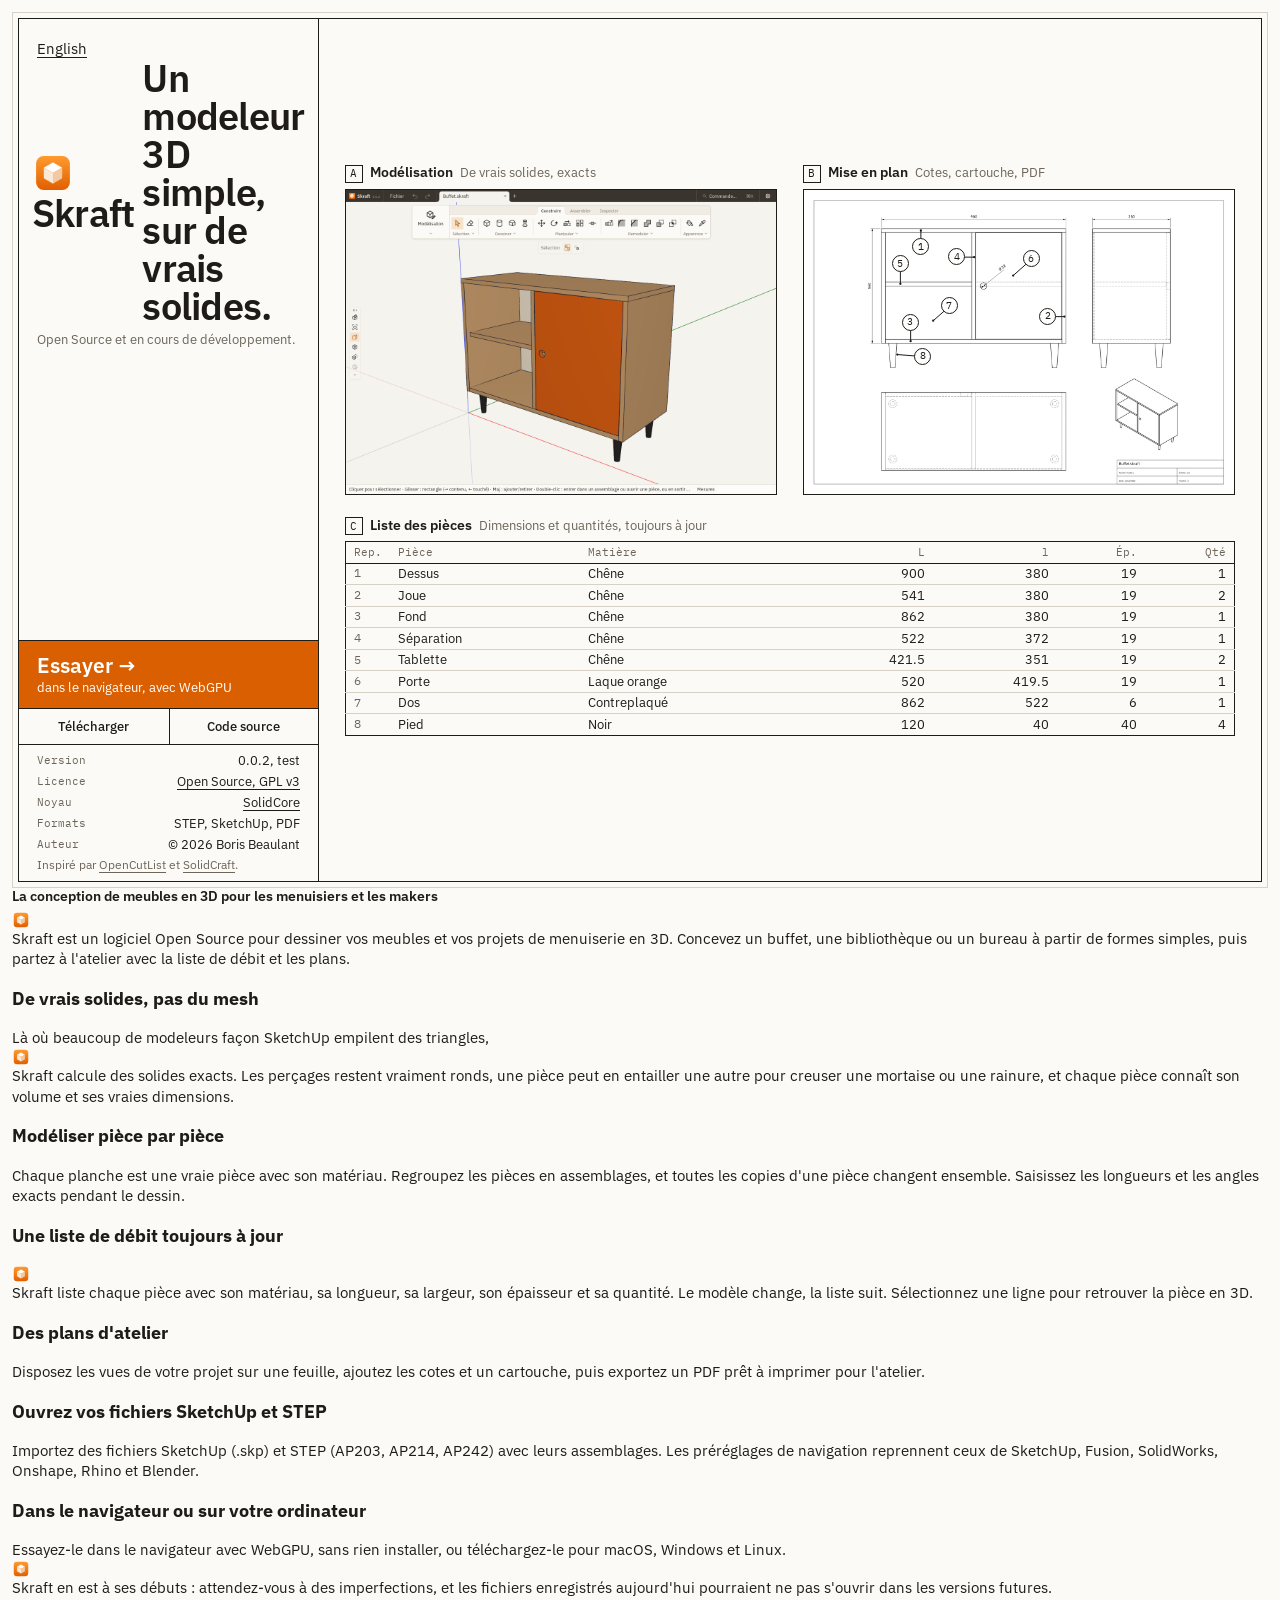
==== fr/index.html @ 88d5c0db "Site: give share previews their own image" ====
<!doctype html>
<html lang="fr">
<head>
  <meta charset="utf-8">
  <meta name="viewport" content="width=device-width, initial-scale=1">
  <title>Skraft : logiciel 3D de conception de meubles</title>
  <meta name="description" content="Dessinez vos meubles en 3D, obtenez la liste de débit et les plans d'atelier. Logiciel Open Source pour le travail du bois.">
  <link rel="canonical" href="https://skraft.app/fr/">
  <link rel="alternate" hreflang="en" href="https://skraft.app/">
  <link rel="alternate" hreflang="fr" href="https://skraft.app/fr/">
  <link rel="alternate" hreflang="x-default" href="https://skraft.app/">
  <link rel="icon" type="image/svg+xml" href="/assets/logo.svg">
  <link rel="stylesheet" href="/style.css?v=5">
  <meta property="og:title" content="Skraft : logiciel 3D de conception de meubles">
  <meta property="og:description" content="Dessinez vos meubles en 3D, obtenez la liste de débit et les plans d'atelier. Logiciel Open Source pour le travail du bois.">
  <meta property="og:type" content="website">
  <meta property="og:url" content="https://skraft.app/fr/">
  <meta property="og:image" content="https://skraft.app/assets/og-fr.png">
  <meta property="og:image:width" content="1200">
  <meta property="og:image:height" content="630">
  <meta property="og:image:alt" content="Skraft, logiciel 3D de conception de meubles : un petit buffet en chêne modélisé dans Skraft.">
  <meta property="og:site_name" content="Skraft">
  <meta property="og:locale" content="fr_FR">
  <meta property="og:locale:alternate" content="en_US">
  <meta name="twitter:card" content="summary_large_image">
</head>
<body>
  <main>
    <div class="sheet">
      <div class="board">
        <div class="views">
          <figure class="view">
            <figcaption><b>A</b> Modélisation <span>De vrais solides, exacts</span></figcaption>
            <div class="plate model"><img src="/assets/modeling-fr.png" width="1216" height="860" alt="Un petit buffet en chêne à porte orange, modélisé dans l'espace Modélisation de Skraft."><div aria-hidden="true"><i class="mark m1" style="left:50.00%;top:30.20%"></i><i class="mark m2" style="left:70.65%;top:56.11%"></i><i class="mark m3" style="left:36.69%;top:67.66%"></i><i class="mark m4" style="left:43.48%;top:45.69%"></i><i class="mark m5" style="left:36.60%;top:48.71%"></i><i class="mark m6" style="left:53.22%;top:56.26%"></i><i class="mark m7" style="left:40.97%;top:34.72%"></i><i class="mark m8" style="left:63.09%;top:86.00%"></i></div></div>
          </figure>
          <figure class="view">
            <figcaption><b>B</b> Mise en plan <span>Cotes, cartouche, PDF</span></figcaption>
            <div class="plate paper"><img src="/assets/drawing-fr.png" width="1400" height="990" alt="La mise en plan du buffet faite dans Skraft : vues de face, de côté, de dessus et en perspective, avec cotes et cartouche."><svg viewBox="0 0 420 297" aria-hidden="true"><g class="l1"><line x1="114.0" y1="55.5" x2="114.0" y2="39.5"/><circle cx="114.0" cy="39.5" r="1.1"/></g><g class="l2"><line x1="238.0" y1="123.5" x2="254.0" y2="123.5"/><circle cx="254.0" cy="123.5" r="1.1"/></g><g class="l3"><line x1="104.0" y1="129.5" x2="104.0" y2="147.5"/><circle cx="104.0" cy="147.5" r="1.1"/></g><g class="l4"><line x1="149.0" y1="65.5" x2="166.0" y2="65.5"/><circle cx="166.0" cy="65.5" r="1.1"/></g><g class="l5"><line x1="94.0" y1="72.5" x2="94.0" y2="91.5"/><circle cx="94.0" cy="91.5" r="1.1"/></g><g class="l6"><line x1="222.0" y1="67.5" x2="204.0" y2="83.5"/><circle cx="204.0" cy="83.5" r="1.1"/></g><g class="l7"><line x1="142.0" y1="113.5" x2="126.0" y2="127.5"/><circle cx="126.0" cy="127.5" r="1.1"/></g><g class="l8"><line x1="116.0" y1="162.5" x2="91.0" y2="160.5"/><circle cx="91.0" cy="160.5" r="1.1"/></g></svg><div aria-hidden="true"><span class="balloon b1" style="left:27.14%;top:18.69%">1</span><span class="balloon b2" style="left:56.67%;top:41.58%">2</span><span class="balloon b3" style="left:24.76%;top:43.60%">3</span><span class="balloon b4" style="left:35.48%;top:22.05%">4</span><span class="balloon b5" style="left:22.38%;top:24.41%">5</span><span class="balloon b6" style="left:52.86%;top:22.73%">6</span><span class="balloon b7" style="left:33.81%;top:38.22%">7</span><span class="balloon b8" style="left:27.62%;top:54.71%">8</span></div></div>
          </figure>
        </div>
        <section class="view list">
          <h2><b>C</b> Liste des pièces <span>Dimensions et quantités, toujours à jour</span></h2>
          <table>
            <thead><tr><th scope="col">Rep.</th><th scope="col">Pièce</th><th scope="col" class="mat">Matière</th><th scope="col">L</th><th scope="col">l</th><th scope="col">Ép.</th><th scope="col">Qté</th></tr></thead>
            <tbody>
              <tr class="r1"><td>1</td><th scope="row">Dessus</th><td class="mat">Chêne</td><td>900</td><td>380</td><td>19</td><td>1</td></tr>
              <tr class="r2"><td>2</td><th scope="row">Joue</th><td class="mat">Chêne</td><td>541</td><td>380</td><td>19</td><td>2</td></tr>
              <tr class="r3"><td>3</td><th scope="row">Fond</th><td class="mat">Chêne</td><td>862</td><td>380</td><td>19</td><td>1</td></tr>
              <tr class="r4"><td>4</td><th scope="row">Séparation</th><td class="mat">Chêne</td><td>522</td><td>372</td><td>19</td><td>1</td></tr>
              <tr class="r5"><td>5</td><th scope="row">Tablette</th><td class="mat">Chêne</td><td>421.5</td><td>351</td><td>19</td><td>2</td></tr>
              <tr class="r6"><td>6</td><th scope="row">Porte</th><td class="mat">Laque orange</td><td>520</td><td>419.5</td><td>19</td><td>1</td></tr>
              <tr class="r7"><td>7</td><th scope="row">Dos</th><td class="mat">Contreplaqué</td><td>862</td><td>522</td><td>6</td><td>1</td></tr>
              <tr class="r8"><td>8</td><th scope="row">Pied</th><td class="mat">Noir</td><td>120</td><td>40</td><td>40</td><td>4</td></tr>
            </tbody>
          </table>
        </section>
      </div>
      <aside>
        <header class="name">
          <a class="lang" href="/" hreflang="en" lang="en" onclick="try{localStorage.setItem('lang','en')}catch(e){}">English</a>
          <h1><span class="brand"><img src="/assets/logo.svg" alt="" width="42" height="42">Skraft</span> <span class="tag">Un modeleur 3D simple, <br>sur de vrais solides.</span></h1>
          <p class="status">Open Source et en cours de développement.</p>
        </header>
        <div class="block">
          <a class="try" href="https://try.skraft.app"><strong>Essayer <span aria-hidden="true">→</span></strong><small>dans le navigateur, avec WebGPU</small></a>
          <nav aria-label="Liens">
            <a href="https://github.com/skraft-app/skraft/releases/latest">Télécharger</a>
            <a href="https://github.com/skraft-app/skraft">Code source</a>
          </nav>
          <dl>
            <div><dt>Version</dt><dd>0.0.2, test</dd></div>
            <div><dt>Licence</dt><dd><a href="https://github.com/skraft-app/skraft/blob/main/LICENSE">Open Source, GPL v3</a></dd></div>
            <div><dt>Noyau</dt><dd><a href="https://github.com/tangency-labs/solidcore">SolidCore</a></dd></div>
            <div><dt>Formats</dt><dd>STEP, SketchUp, PDF</dd></div>
            <div><dt>Auteur</dt><dd>© 2026 Boris Beaulant</dd></div>
          </dl>
          <p class="credits">Inspiré par <a href="https://opencutlist.org">OpenCutList</a> et <a href="https://solidcraft.io">SolidCraft</a>.</p>
        </div>
      </aside>
    </div>
    <section class="notes" aria-labelledby="notes-title">
      <h2 id="notes-title">La conception de meubles en 3D pour les menuisiers et les makers</h2>
      <p class="intro"><span class="sk"><img src="/assets/logo.svg" alt="" width="18" height="18">Skraft</span> est un logiciel Open Source pour dessiner vos meubles et vos projets de menuiserie en 3D. Concevez un buffet, une bibliothèque ou un bureau à partir de formes simples, puis partez à l'atelier avec la liste de débit et les plans.</p>
      <div class="features">
        <div><h3>De vrais solides, pas du mesh</h3><p>Là où beaucoup de modeleurs façon SketchUp empilent des triangles, <span class="sk"><img src="/assets/logo.svg" alt="" width="18" height="18">Skraft</span> calcule des solides exacts. Les perçages restent vraiment ronds, une pièce peut en entailler une autre pour creuser une mortaise ou une rainure, et chaque pièce connaît son volume et ses vraies dimensions.</p></div>
        <div><h3>Modéliser pièce par pièce</h3><p>Chaque planche est une vraie pièce avec son matériau. Regroupez les pièces en assemblages, et toutes les copies d'une pièce changent ensemble. Saisissez les longueurs et les angles exacts pendant le dessin.</p></div>
        <div><h3>Une liste de débit toujours à jour</h3><p><span class="sk"><img src="/assets/logo.svg" alt="" width="18" height="18">Skraft</span> liste chaque pièce avec son matériau, sa longueur, sa largeur, son épaisseur et sa quantité. Le modèle change, la liste suit. Sélectionnez une ligne pour retrouver la pièce en 3D.</p></div>
        <div><h3>Des plans d'atelier</h3><p>Disposez les vues de votre projet sur une feuille, ajoutez les cotes et un cartouche, puis exportez un PDF prêt à imprimer pour l'atelier.</p></div>
        <div><h3>Ouvrez vos fichiers SketchUp et STEP</h3><p>Importez des fichiers SketchUp (.skp) et STEP (AP203, AP214, AP242) avec leurs assemblages. Les préréglages de navigation reprennent ceux de SketchUp, Fusion, SolidWorks, Onshape, Rhino et Blender.</p></div>
        <div><h3>Dans le navigateur ou sur votre ordinateur</h3><p>Essayez-le dans le navigateur avec WebGPU, sans rien installer, ou téléchargez-le pour macOS, Windows et Linux. <span class="sk"><img src="/assets/logo.svg" alt="" width="18" height="18">Skraft</span> en est à ses débuts : attendez-vous à des imperfections, et les fichiers enregistrés aujourd'hui pourraient ne pas s'ouvrir dans les versions futures.</p></div>
      </div>
    </section>
  </main>
</body>
</html>
---- style.css ----
@font-face {
  font-family: "IBM Plex Sans";
  src: url("/assets/IBMPlexSans-Variable.woff2") format("woff2");
  font-weight: 100 700;
  font-stretch: 75% 100%;
  font-display: swap;
}
@font-face {
  font-family: "IBM Plex Mono";
  src: url("/assets/IBMPlexMono-Regular.woff2") format("woff2");
  font-display: swap;
}

:root {
  color-scheme: light dark;
  --paper: #fbfaf6;
  --ink: #1f1c18;
  --soft: #6d655a;
  --rule: #1f1c18;
  --hair: #d8d1c6;
  --accent: #d95f00;
  --on-accent: #ffffff;
  --mono: "IBM Plex Mono", ui-monospace, Menlo, monospace;
}
@media (prefers-color-scheme: dark) {
  :root {
    --paper: #171614;
    --ink: #f2ede4;
    --soft: #a99f91;
    --rule: #f2ede4;
    --hair: #3d3831;
    --accent: #ff8a1f;
    --on-accent: #171614;
  }
}

* { box-sizing: border-box; }
html, body { margin: 0; min-height: 100%; }
body {
  padding: 12px;
  background: var(--paper);
  color: var(--ink);
  font: 400 15px/1.35 "IBM Plex Sans", system-ui, -apple-system, "Segoe UI", sans-serif;
  -webkit-text-size-adjust: 100%;
}
a { color: inherit; text-underline-offset: 3px; }
a:hover { color: var(--accent); }
:focus-visible { outline: 2px solid var(--accent); outline-offset: 2px; }
img { display: block; }
h1, h2, p, dl, dd, figure { margin: 0; }

/* The sheet: its frame, the board of views, the column of the title block. */
.sheet {
  display: grid;
  grid-template-columns: 300px minmax(0, 1fr);
  width: calc(100% - 12px);
  height: calc(100vh - 36px);
  height: calc(100svh - 36px);
  min-height: 590px;
  margin: 6px;
  border: 1.5px solid var(--rule);
  outline: 1px solid var(--hair);
  outline-offset: 5px;
}
.board {
  display: flex;
  flex-direction: column;
  justify-content: center;
  align-items: center;
  gap: clamp(12px, 2.4vh, 26px);
  min-width: 0;
  padding: 14px clamp(14px, 2vw, 30px);
}
.views {
  display: grid;
  grid-template-columns: 1fr 1fr;
  gap: clamp(14px, 2vw, 28px);
  width: min(100%, calc((100vh - 372px) * 2.86));
  width: min(100%, calc((100svh - 372px) * 2.86));
}
.view { min-width: 0; }
.list { width: min(100%, calc((100vh - 372px) * 2.86)); width: min(100%, calc((100svh - 372px) * 2.86)); min-width: min(100%, 560px); }
figcaption, h2 {
  display: flex;
  align-items: baseline;
  gap: 7px;
  margin-bottom: 6px;
  font-size: 14px;
  font-weight: 600;
  line-height: 1.2;
  white-space: nowrap;
}
figcaption b, h2 b {
  display: inline-grid;
  place-items: center;
  width: 18px;
  height: 18px;
  border: 1px solid var(--rule);
  font: 11px/1 var(--mono);
}
figcaption span, h2 span { overflow: hidden; color: var(--soft); font-size: 12.5px; font-weight: 400; text-overflow: ellipsis; }

.plate { position: relative; overflow: hidden; border: 1px solid var(--rule); }
.plate img { width: 100%; height: auto; }
.plate svg { position: absolute; inset: 0; width: 100%; height: 100%; }
.plate line { stroke-width: 1; vector-effect: non-scaling-stroke; }
.plate svg g { fill: #1f1c18; stroke: #1f1c18; transition: stroke .12s, fill .12s; }
.plate svg circle { stroke: none; }
.balloon {
  position: absolute;
  display: grid;
  place-items: center;
  width: 17px;
  height: 17px;
  margin: -8.5px 0 0 -8.5px;
  border: 1px solid #1f1c18;
  border-radius: 50%;
  background: #fff;
  color: #1f1c18;
  font: 10px/1 var(--mono);
  cursor: default;
  transition: background .12s, color .12s, border-color .12s;
}
.mark {
  position: absolute;
  width: 15px;
  height: 15px;
  border: 2px solid #fff;
  border-radius: 50%;
  background: #d95f00;
  box-shadow: 0 0 0 1px #1f1c18;
  opacity: 0;
  transform: translate(-50%, -50%) scale(.5);
  transition: opacity .12s, transform .12s;
}

table { width: 100%; border-collapse: collapse; border: 1px solid var(--rule); font-size: 13px; font-variant-numeric: tabular-nums; }
thead th { padding: 3px 8px; border-bottom: 1px solid var(--rule); color: var(--soft); font: 11px/1.3 var(--mono); text-align: right; }
tbody th, tbody td { padding: 1.5px 8px; border-top: 1px solid var(--hair); font-weight: 400; text-align: right; }
tbody tr:first-child > * { border-top: 0; }
th:nth-child(2), td.mat, th.mat { text-align: left; }
tbody td:first-child, thead th:first-child { width: 44px; text-align: left; }
tbody td:first-child { color: var(--soft); font: 11.5px/1.3 var(--mono); }
tbody tr { transition: color .12s; }
tbody tr:hover { color: var(--accent); }
tbody tr:hover td:first-child { color: inherit; }

aside {
  display: flex;
  flex-direction: column;
  justify-content: space-between;
  order: -1;
  min-height: 0;
  border-right: 1.5px solid var(--rule);
}
.name { padding: 20px 18px; }
h1 { display: flex; align-items: center; gap: 8px; margin-left: -5px; font-size: 38px; font-weight: 600; line-height: 1; letter-spacing: -.02em; }
.name p { margin-top: 13px; font-size: 18px; line-height: 1.28; }
.name .status { margin-top: 6px; color: var(--soft); font-size: 12.5px; }

.block { border-top: 1.5px solid var(--rule); }
.try { display: block; padding: 13px 18px 12px; background: var(--accent); color: var(--on-accent); text-decoration: none; }
.try:hover { color: var(--on-accent); filter: brightness(.93); }
.try strong { display: block; font-size: 21px; font-weight: 600; line-height: 1.1; }
.try small { display: block; margin-top: 2px; font-size: 12.5px; }
.block nav { display: grid; grid-template-columns: repeat(2, 1fr); border-top: 1px solid var(--rule); border-bottom: 1px solid var(--rule); }
.block nav a { padding: 9px 4px; border-left: 1px solid var(--rule); font-size: 13px; font-weight: 500; text-align: center; text-decoration: none; white-space: nowrap; }
.block nav a:first-child { border-left: 0; }
.block nav a:hover { background: var(--ink); color: var(--paper); }
dl { padding: 5px 18px 3px; font-size: 12.5px; }
dl div { display: flex; justify-content: space-between; gap: 12px; padding: 2px 0; }
dt { color: var(--soft); font: 11px/1.5 var(--mono); }
dd { text-align: right; }
.credits { padding: 0 18px 8px; color: var(--soft); font-size: 11.5px; }

/* Narrow: the name, the model at once, the action, then the other views. */
@media (max-width: 960px) {
  body { padding: 8px; }
  .sheet { display: flex; flex-direction: column; width: calc(100% - 10px); height: auto; min-height: calc(100svh - 28px); margin: 5px; outline-offset: 4px; }
  aside, .board, .views { display: contents; }
  .name { order: 1; padding: 15px 14px 11px; }
  h1 { font-size: 30px; }
  h1 img { width: 34px; height: 34px; }
  .name p { margin-top: 7px; font-size: 18px; }
  .name p br { display: none; }
  .view { order: 4; padding: 12px 12px 0; }
  .view:first-child { order: 2; padding-top: 0; }
  .block { order: 3; margin-top: 12px; }
  .list { order: 5; width: auto; min-width: 0; padding-bottom: 12px; }
}
@media (max-width: 520px) {
  .mat { display: none; }
  tbody th, tbody td { padding-block: 4px; }
  .balloon { width: 15px; height: 15px; margin: -7.5px 0 0 -7.5px; font-size: 9px; }
}
@media (prefers-reduced-motion: reduce) {
  * { transition: none !important; }
}

.sheet:has(.r1:hover) .m1, .sheet:has(.b1:hover) .m1 { opacity: 1; transform: translate(-50%, -50%) scale(1); }
.sheet:has(.r1:hover) .b1, .sheet:has(.b1:hover) .b1 { background: var(--accent); border-color: var(--accent); color: #fff; }
.sheet:has(.r1:hover) .l1, .sheet:has(.b1:hover) .l1 { stroke: var(--accent); fill: var(--accent); }
.sheet:has(.b1:hover) .r1 { color: var(--accent); }
.sheet:has(.r2:hover) .m2, .sheet:has(.b2:hover) .m2 { opacity: 1; transform: translate(-50%, -50%) scale(1); }
.sheet:has(.r2:hover) .b2, .sheet:has(.b2:hover) .b2 { background: var(--accent); border-color: var(--accent); color: #fff; }
.sheet:has(.r2:hover) .l2, .sheet:has(.b2:hover) .l2 { stroke: var(--accent); fill: var(--accent); }
.sheet:has(.b2:hover) .r2 { color: var(--accent); }
.sheet:has(.r3:hover) .m3, .sheet:has(.b3:hover) .m3 { opacity: 1; transform: translate(-50%, -50%) scale(1); }
.sheet:has(.r3:hover) .b3, .sheet:has(.b3:hover) .b3 { background: var(--accent); border-color: var(--accent); color: #fff; }
.sheet:has(.r3:hover) .l3, .sheet:has(.b3:hover) .l3 { stroke: var(--accent); fill: var(--accent); }
.sheet:has(.b3:hover) .r3 { color: var(--accent); }
.sheet:has(.r4:hover) .m4, .sheet:has(.b4:hover) .m4 { opacity: 1; transform: translate(-50%, -50%) scale(1); }
.sheet:has(.r4:hover) .b4, .sheet:has(.b4:hover) .b4 { background: var(--accent); border-color: var(--accent); color: #fff; }
.sheet:has(.r4:hover) .l4, .sheet:has(.b4:hover) .l4 { stroke: var(--accent); fill: var(--accent); }
.sheet:has(.b4:hover) .r4 { color: var(--accent); }
.sheet:has(.r5:hover) .m5, .sheet:has(.b5:hover) .m5 { opacity: 1; transform: translate(-50%, -50%) scale(1); }
.sheet:has(.r5:hover) .b5, .sheet:has(.b5:hover) .b5 { background: var(--accent); border-color: var(--accent); color: #fff; }
.sheet:has(.r5:hover) .l5, .sheet:has(.b5:hover) .l5 { stroke: var(--accent); fill: var(--accent); }
.sheet:has(.b5:hover) .r5 { color: var(--accent); }
.sheet:has(.r6:hover) .m6, .sheet:has(.b6:hover) .m6 { opacity: 1; transform: translate(-50%, -50%) scale(1); }
.sheet:has(.r6:hover) .b6, .sheet:has(.b6:hover) .b6 { background: var(--accent); border-color: var(--accent); color: #fff; }
.sheet:has(.r6:hover) .l6, .sheet:has(.b6:hover) .l6 { stroke: var(--accent); fill: var(--accent); }
.sheet:has(.b6:hover) .r6 { color: var(--accent); }
.sheet:has(.r7:hover) .m7, .sheet:has(.b7:hover) .m7 { opacity: 1; transform: translate(-50%, -50%) scale(1); }
.sheet:has(.r7:hover) .b7, .sheet:has(.b7:hover) .b7 { background: var(--accent); border-color: var(--accent); color: #fff; }
.sheet:has(.r7:hover) .l7, .sheet:has(.b7:hover) .l7 { stroke: var(--accent); fill: var(--accent); }
.sheet:has(.b7:hover) .r7 { color: var(--accent); }
.sheet:has(.r8:hover) .m8, .sheet:has(.b8:hover) .m8 { opacity: 1; transform: translate(-50%, -50%) scale(1); }
.sheet:has(.r8:hover) .b8, .sheet:has(.b8:hover) .b8 { background: var(--accent); border-color: var(--accent); color: #fff; }
.sheet:has(.r8:hover) .l8, .sheet:has(.b8:hover) .l8 { stroke: var(--accent); fill: var(--accent); }
.sheet:has(.b8:hover) .r8 { color: var(--accent); }
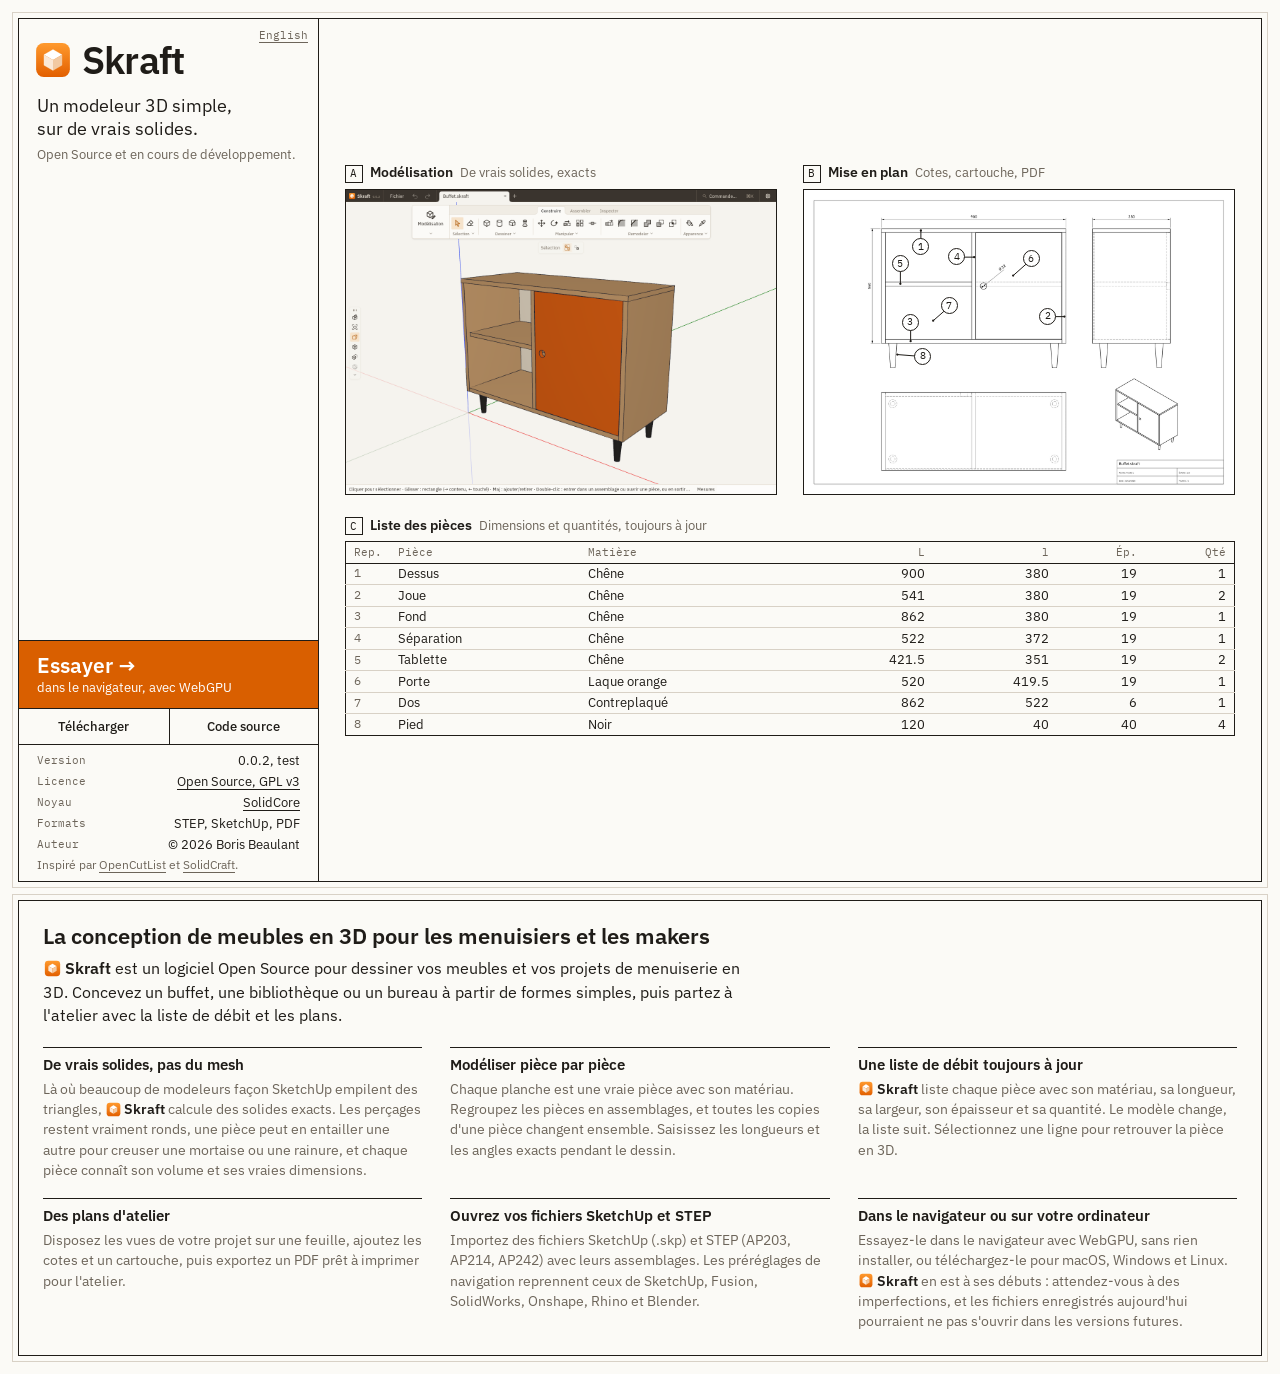
==== commit 7193d798: "Site: present Skraft to woodworkers The page had too little text to be found. The title and a new se" ====
--- a/fr/index.html
+++ b/fr/index.html
@@ -15,14 +15,7 @@
   <meta property="og:description" content="Dessinez vos meubles en 3D, obtenez la liste de débit et les plans d'atelier. Logiciel Open Source pour le travail du bois.">
   <meta property="og:type" content="website">
   <meta property="og:url" content="https://skraft.app/fr/">
-  <meta property="og:image" content="https://skraft.app/assets/og-fr.png">
-  <meta property="og:image:width" content="1200">
-  <meta property="og:image:height" content="630">
-  <meta property="og:image:alt" content="Skraft, logiciel 3D de conception de meubles : un petit buffet en chêne modélisé dans Skraft.">
-  <meta property="og:site_name" content="Skraft">
-  <meta property="og:locale" content="fr_FR">
-  <meta property="og:locale:alternate" content="en_US">
-  <meta name="twitter:card" content="summary_large_image">
+  <meta property="og:image" content="https://skraft.app/assets/modeling-fr.png">
 </head>
 <body>
   <main>
--- a/style.css
+++ b/style.css
@@ -153,8 +153,11 @@
   min-height: 0;
   border-right: 1.5px solid var(--rule);
 }
-.name { padding: 20px 18px; }
-h1 { display: flex; align-items: center; gap: 8px; margin-left: -5px; font-size: 38px; font-weight: 600; line-height: 1; letter-spacing: -.02em; }
+.name { position: relative; padding: 20px 18px; }
+.lang { position: absolute; top: 8px; right: 10px; color: var(--soft); font: 11px/1.5 var(--mono); }
+h1 { font-size: 38px; font-weight: 600; line-height: 1; }
+.brand { display: flex; align-items: center; gap: 8px; margin-left: -5px; letter-spacing: -.02em; }
+.tag { display: block; margin-top: 13px; font-size: 18px; font-weight: 400; line-height: 1.28; }
 .name p { margin-top: 13px; font-size: 18px; line-height: 1.28; }
 .name .status { margin-top: 6px; color: var(--soft); font-size: 12.5px; }
 
@@ -173,6 +176,18 @@
 dd { text-align: right; }
 .credits { padding: 0 18px 8px; color: var(--soft); font-size: 11.5px; }
 
+/* Below the sheet: what Skraft is, in words. */
+.notes { width: calc(100% - 12px); margin: 18px 6px 6px; padding: 22px 24px 24px; border: 1.5px solid var(--rule); outline: 1px solid var(--hair); outline-offset: 5px; }
+.notes h2 { display: block; margin-bottom: 8px; font-size: 22px; font-weight: 600; line-height: 1.2; white-space: normal; }
+.notes p { line-height: 1.45; }
+.sk { color: var(--ink); font-weight: 600; white-space: nowrap; }
+.sk img { display: inline-block; width: 1.2em; height: 1.2em; margin-right: .15em; vertical-align: -.25em; }
+.intro { max-width: 72ch; font-size: 16px; }
+.features { display: grid; grid-template-columns: repeat(3, minmax(0, 1fr)); gap: 18px 28px; margin-top: 20px; }
+.features div { padding-top: 8px; border-top: 1px solid var(--rule); }
+.features h3 { margin: 0 0 4px; font-size: 15px; font-weight: 600; line-height: 1.25; }
+.features p { color: var(--soft); font-size: 14px; }
+
 /* Narrow: the name, the model at once, the action, then the other views. */
 @media (max-width: 960px) {
   body { padding: 8px; }
@@ -181,14 +196,17 @@
   .name { order: 1; padding: 15px 14px 11px; }
   h1 { font-size: 30px; }
   h1 img { width: 34px; height: 34px; }
-  .name p { margin-top: 7px; font-size: 18px; }
-  .name p br { display: none; }
+  .tag { margin-top: 7px; }
+  .tag br { display: none; }
   .view { order: 4; padding: 12px 12px 0; }
   .view:first-child { order: 2; padding-top: 0; }
   .block { order: 3; margin-top: 12px; }
   .list { order: 5; width: auto; min-width: 0; padding-bottom: 12px; }
+  .notes { width: calc(100% - 10px); margin: 16px 5px 5px; padding: 16px 14px; outline-offset: 4px; }
+  .features { grid-template-columns: repeat(2, minmax(0, 1fr)); }
 }
 @media (max-width: 520px) {
+  .features { grid-template-columns: minmax(0, 1fr); }
   .mat { display: none; }
   tbody th, tbody td { padding-block: 4px; }
   .balloon { width: 15px; height: 15px; margin: -7.5px 0 0 -7.5px; font-size: 9px; }
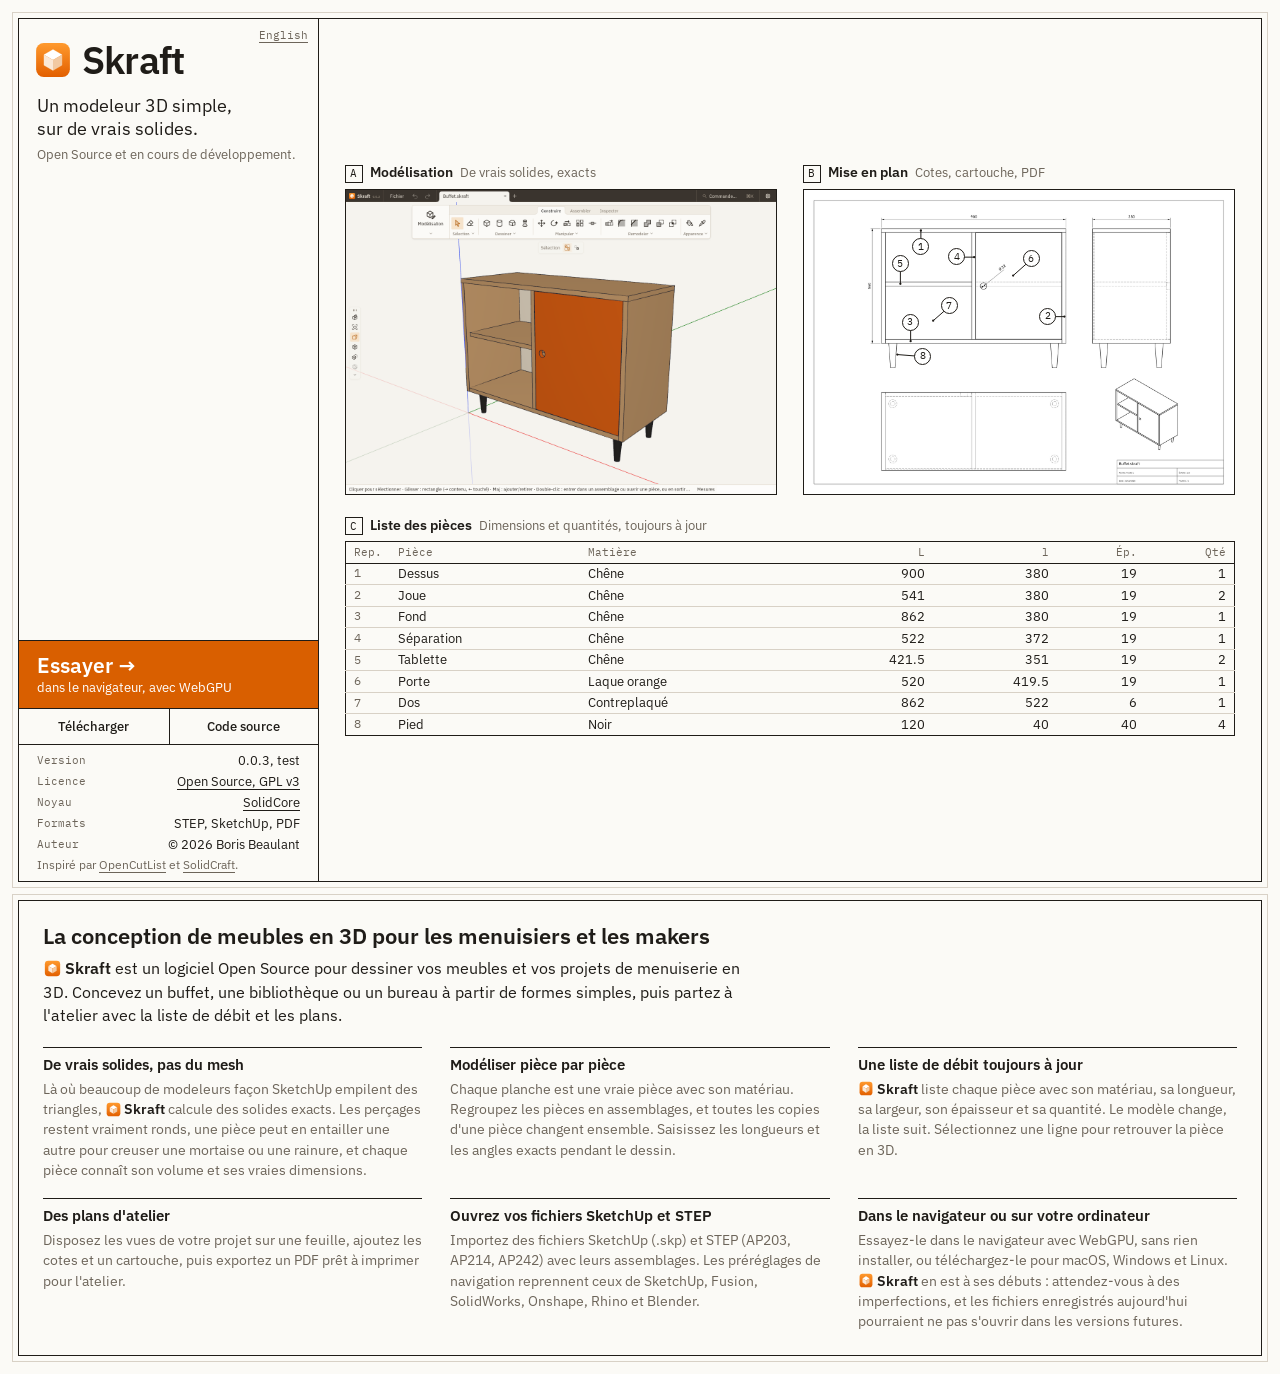
==== commit 71e2095e: "Site: show version 0.0.3" ====
--- a/fr/index.html
+++ b/fr/index.html
@@ -10,12 +10,47 @@
   <link rel="alternate" hreflang="fr" href="https://skraft.app/fr/">
   <link rel="alternate" hreflang="x-default" href="https://skraft.app/">
   <link rel="icon" type="image/svg+xml" href="/assets/logo.svg">
+  <link rel="apple-touch-icon" href="/assets/apple-touch-icon.png">
   <link rel="stylesheet" href="/style.css?v=5">
   <meta property="og:title" content="Skraft : logiciel 3D de conception de meubles">
   <meta property="og:description" content="Dessinez vos meubles en 3D, obtenez la liste de débit et les plans d'atelier. Logiciel Open Source pour le travail du bois.">
   <meta property="og:type" content="website">
   <meta property="og:url" content="https://skraft.app/fr/">
-  <meta property="og:image" content="https://skraft.app/assets/modeling-fr.png">
+  <meta property="og:image" content="https://skraft.app/assets/og-fr.png">
+  <meta property="og:image:width" content="1200">
+  <meta property="og:image:height" content="630">
+  <meta property="og:image:alt" content="Skraft, logiciel 3D de conception de meubles : un petit buffet en chêne modélisé dans Skraft.">
+  <meta property="og:site_name" content="Skraft">
+  <meta property="og:locale" content="fr_FR">
+  <meta property="og:locale:alternate" content="en_US">
+  <meta name="twitter:card" content="summary_large_image">
+  <script type="application/ld+json">
+    {
+      "@context": "https://schema.org",
+      "@graph": [
+        {
+          "@type": "SoftwareApplication",
+          "name": "Skraft",
+          "url": "https://skraft.app/fr/",
+          "description": "Dessinez vos meubles en 3D, obtenez la liste de débit et les plans d'atelier. Logiciel Open Source pour le travail du bois.",
+          "applicationCategory": "DesignApplication",
+          "operatingSystem": "macOS, Windows, Linux, Web browser",
+          "softwareVersion": "0.0.3",
+          "inLanguage": "fr",
+          "image": "https://skraft.app/assets/og-fr.png",
+          "downloadUrl": "https://github.com/skraft-app/skraft/releases/latest",
+          "license": "https://www.gnu.org/licenses/gpl-3.0.html",
+          "author": {
+            "@type": "Person",
+            "name": "Boris Beaulant"
+          },
+          "sameAs": [
+            "https://github.com/skraft-app/skraft"
+          ]
+        }
+      ]
+    }
+  </script>
 </head>
 <body>
   <main>
@@ -61,7 +96,7 @@
             <a href="https://github.com/skraft-app/skraft">Code source</a>
           </nav>
           <dl>
-            <div><dt>Version</dt><dd>0.0.2, test</dd></div>
+            <div><dt>Version</dt><dd>0.0.3, test</dd></div>
             <div><dt>Licence</dt><dd><a href="https://github.com/skraft-app/skraft/blob/main/LICENSE">Open Source, GPL v3</a></dd></div>
             <div><dt>Noyau</dt><dd><a href="https://github.com/tangency-labs/solidcore">SolidCore</a></dd></div>
             <div><dt>Formats</dt><dd>STEP, SketchUp, PDF</dd></div>
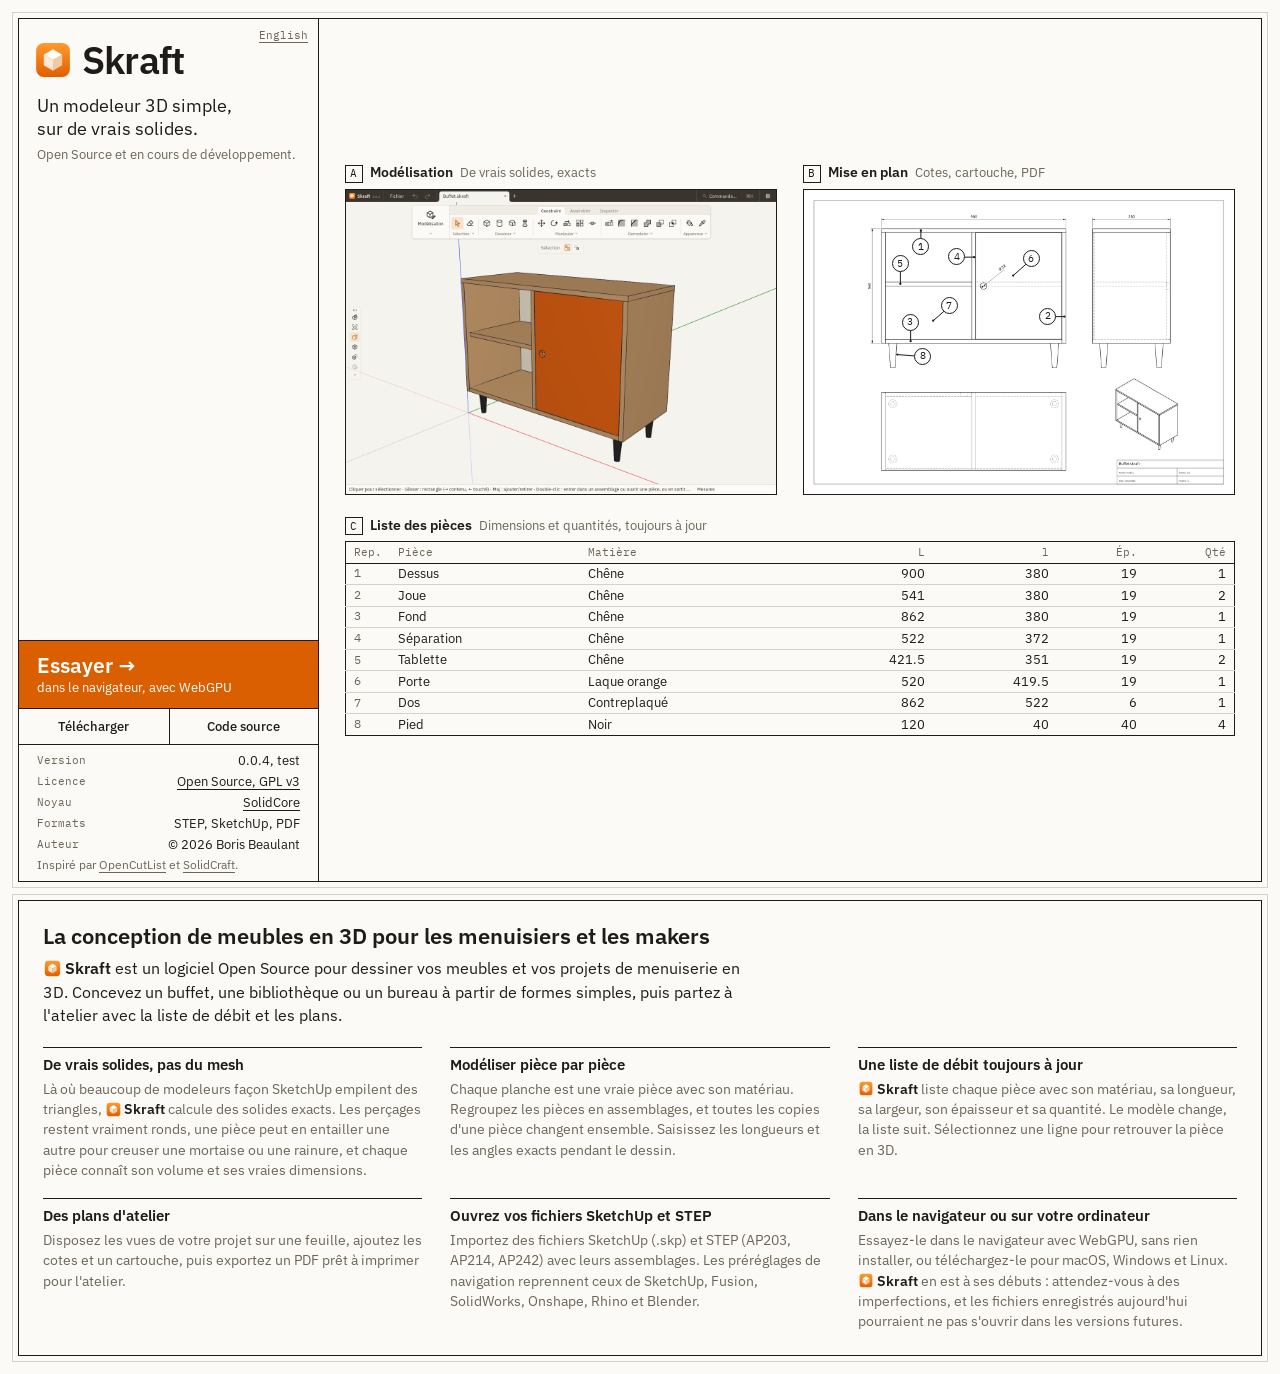
==== commit 6fd2ccad: "Site: show version 0.0.4" ====
--- a/fr/index.html
+++ b/fr/index.html
@@ -35,7 +35,7 @@
           "description": "Dessinez vos meubles en 3D, obtenez la liste de débit et les plans d'atelier. Logiciel Open Source pour le travail du bois.",
           "applicationCategory": "DesignApplication",
           "operatingSystem": "macOS, Windows, Linux, Web browser",
-          "softwareVersion": "0.0.3",
+          "softwareVersion": "0.0.4",
           "inLanguage": "fr",
           "image": "https://skraft.app/assets/og-fr.png",
           "downloadUrl": "https://github.com/skraft-app/skraft/releases/latest",
@@ -96,7 +96,7 @@
             <a href="https://github.com/skraft-app/skraft">Code source</a>
           </nav>
           <dl>
-            <div><dt>Version</dt><dd>0.0.3, test</dd></div>
+            <div><dt>Version</dt><dd>0.0.4, test</dd></div>
             <div><dt>Licence</dt><dd><a href="https://github.com/skraft-app/skraft/blob/main/LICENSE">Open Source, GPL v3</a></dd></div>
             <div><dt>Noyau</dt><dd><a href="https://github.com/tangency-labs/solidcore">SolidCore</a></dd></div>
             <div><dt>Formats</dt><dd>STEP, SketchUp, PDF</dd></div>
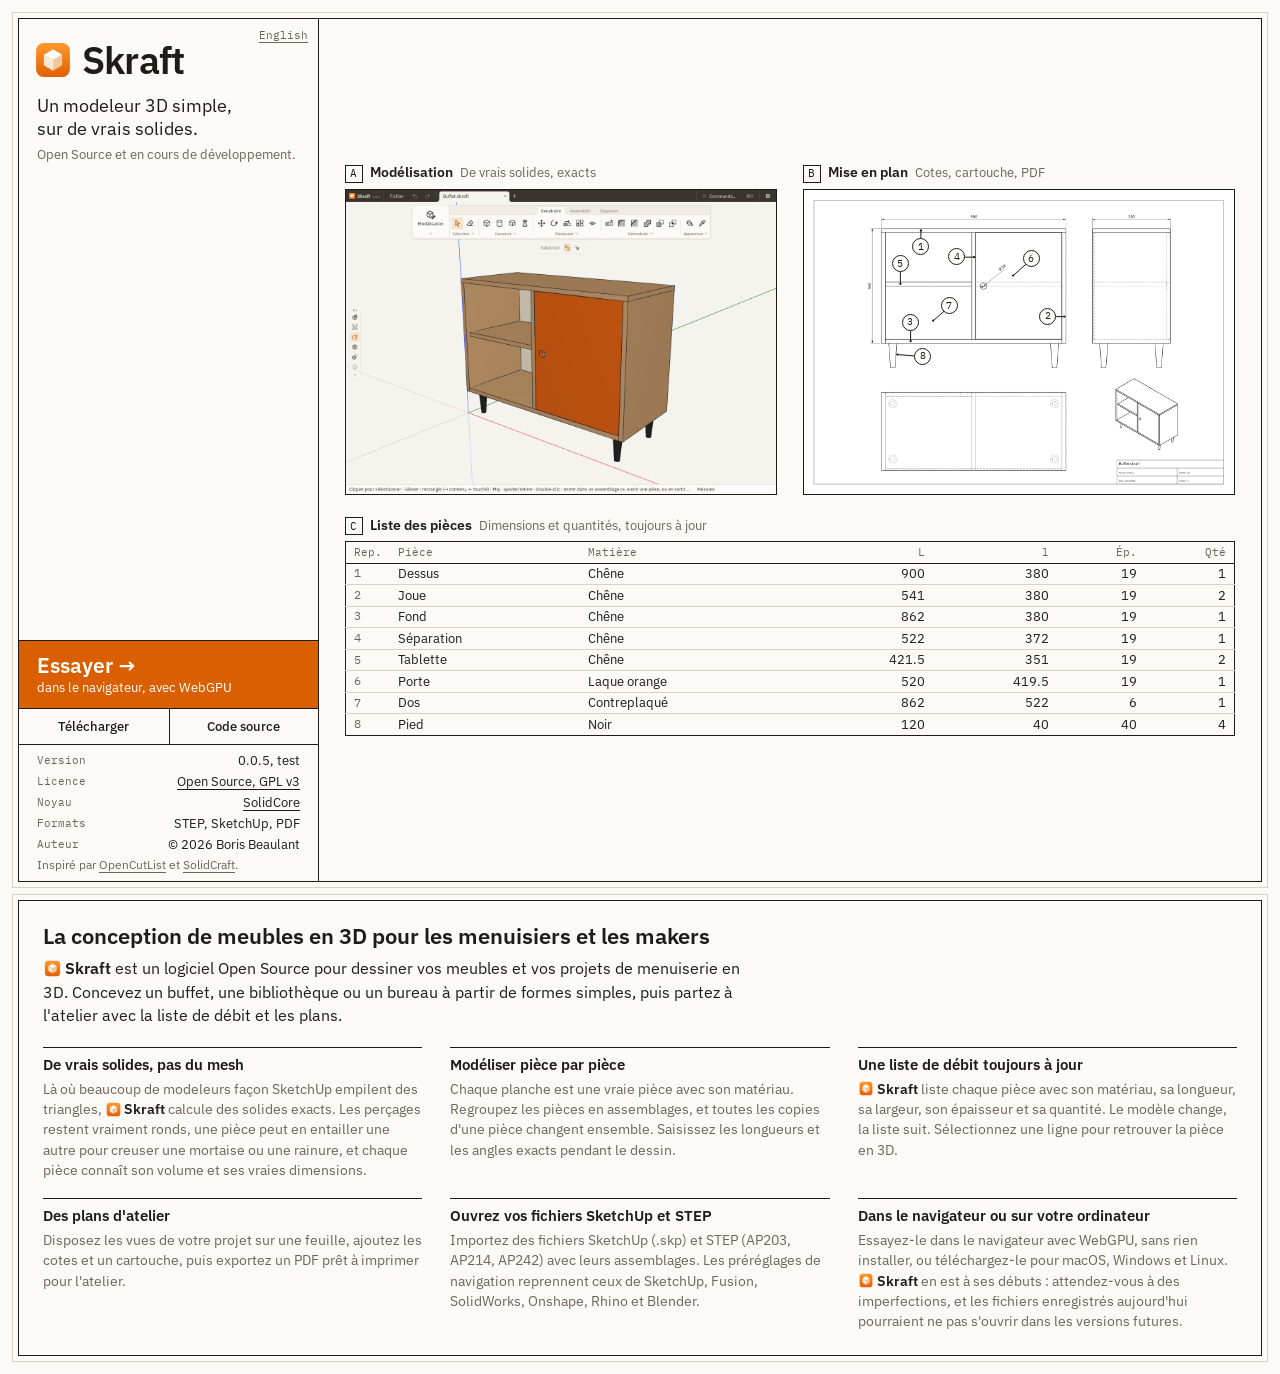
==== commit 07a08cac: "Site: show version 0.0.5" ====
--- a/fr/index.html
+++ b/fr/index.html
@@ -35,7 +35,7 @@
           "description": "Dessinez vos meubles en 3D, obtenez la liste de débit et les plans d'atelier. Logiciel Open Source pour le travail du bois.",
           "applicationCategory": "DesignApplication",
           "operatingSystem": "macOS, Windows, Linux, Web browser",
-          "softwareVersion": "0.0.4",
+          "softwareVersion": "0.0.5",
           "inLanguage": "fr",
           "image": "https://skraft.app/assets/og-fr.png",
           "downloadUrl": "https://github.com/skraft-app/skraft/releases/latest",
@@ -96,7 +96,7 @@
             <a href="https://github.com/skraft-app/skraft">Code source</a>
           </nav>
           <dl>
-            <div><dt>Version</dt><dd>0.0.4, test</dd></div>
+            <div><dt>Version</dt><dd>0.0.5, test</dd></div>
             <div><dt>Licence</dt><dd><a href="https://github.com/skraft-app/skraft/blob/main/LICENSE">Open Source, GPL v3</a></dd></div>
             <div><dt>Noyau</dt><dd><a href="https://github.com/tangency-labs/solidcore">SolidCore</a></dd></div>
             <div><dt>Formats</dt><dd>STEP, SketchUp, PDF</dd></div>
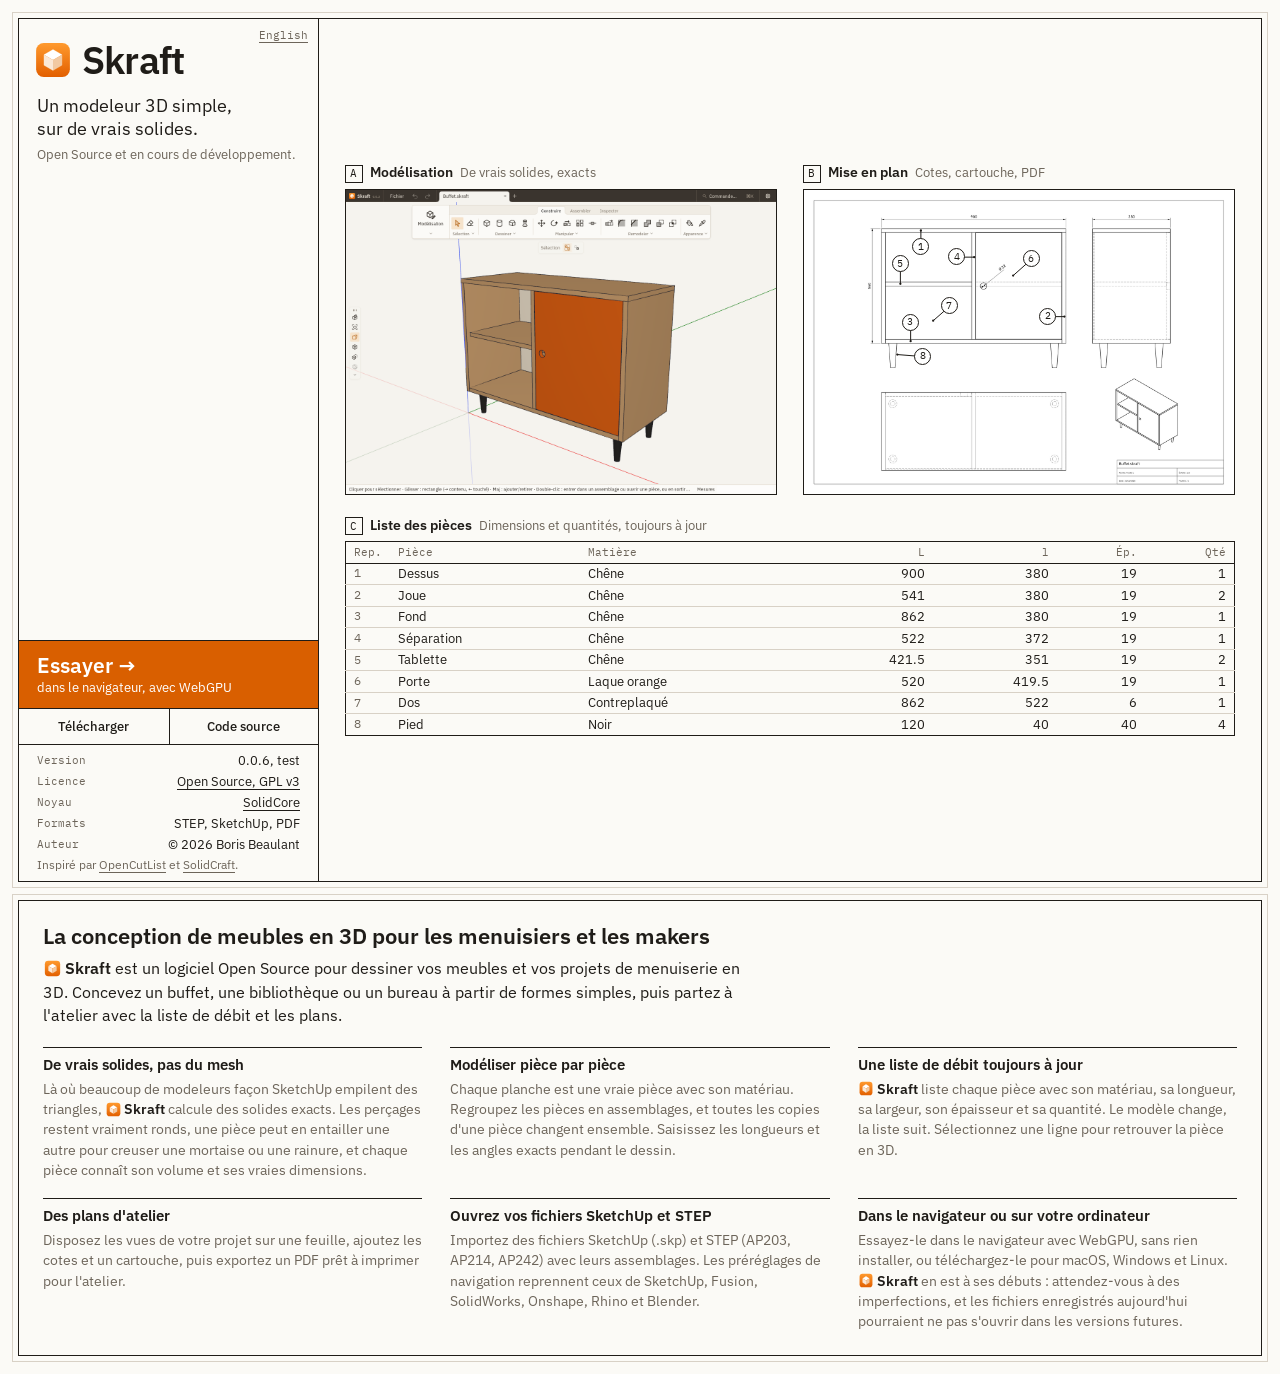
==== commit 60c5c6f6: "Site: show version 0.0.6" ====
--- a/fr/index.html
+++ b/fr/index.html
@@ -35,7 +35,7 @@
           "description": "Dessinez vos meubles en 3D, obtenez la liste de débit et les plans d'atelier. Logiciel Open Source pour le travail du bois.",
           "applicationCategory": "DesignApplication",
           "operatingSystem": "macOS, Windows, Linux, Web browser",
-          "softwareVersion": "0.0.5",
+          "softwareVersion": "0.0.6",
           "inLanguage": "fr",
           "image": "https://skraft.app/assets/og-fr.png",
           "downloadUrl": "https://github.com/skraft-app/skraft/releases/latest",
@@ -96,7 +96,7 @@
             <a href="https://github.com/skraft-app/skraft">Code source</a>
           </nav>
           <dl>
-            <div><dt>Version</dt><dd>0.0.5, test</dd></div>
+            <div><dt>Version</dt><dd>0.0.6, test</dd></div>
             <div><dt>Licence</dt><dd><a href="https://github.com/skraft-app/skraft/blob/main/LICENSE">Open Source, GPL v3</a></dd></div>
             <div><dt>Noyau</dt><dd><a href="https://github.com/tangency-labs/solidcore">SolidCore</a></dd></div>
             <div><dt>Formats</dt><dd>STEP, SketchUp, PDF</dd></div>
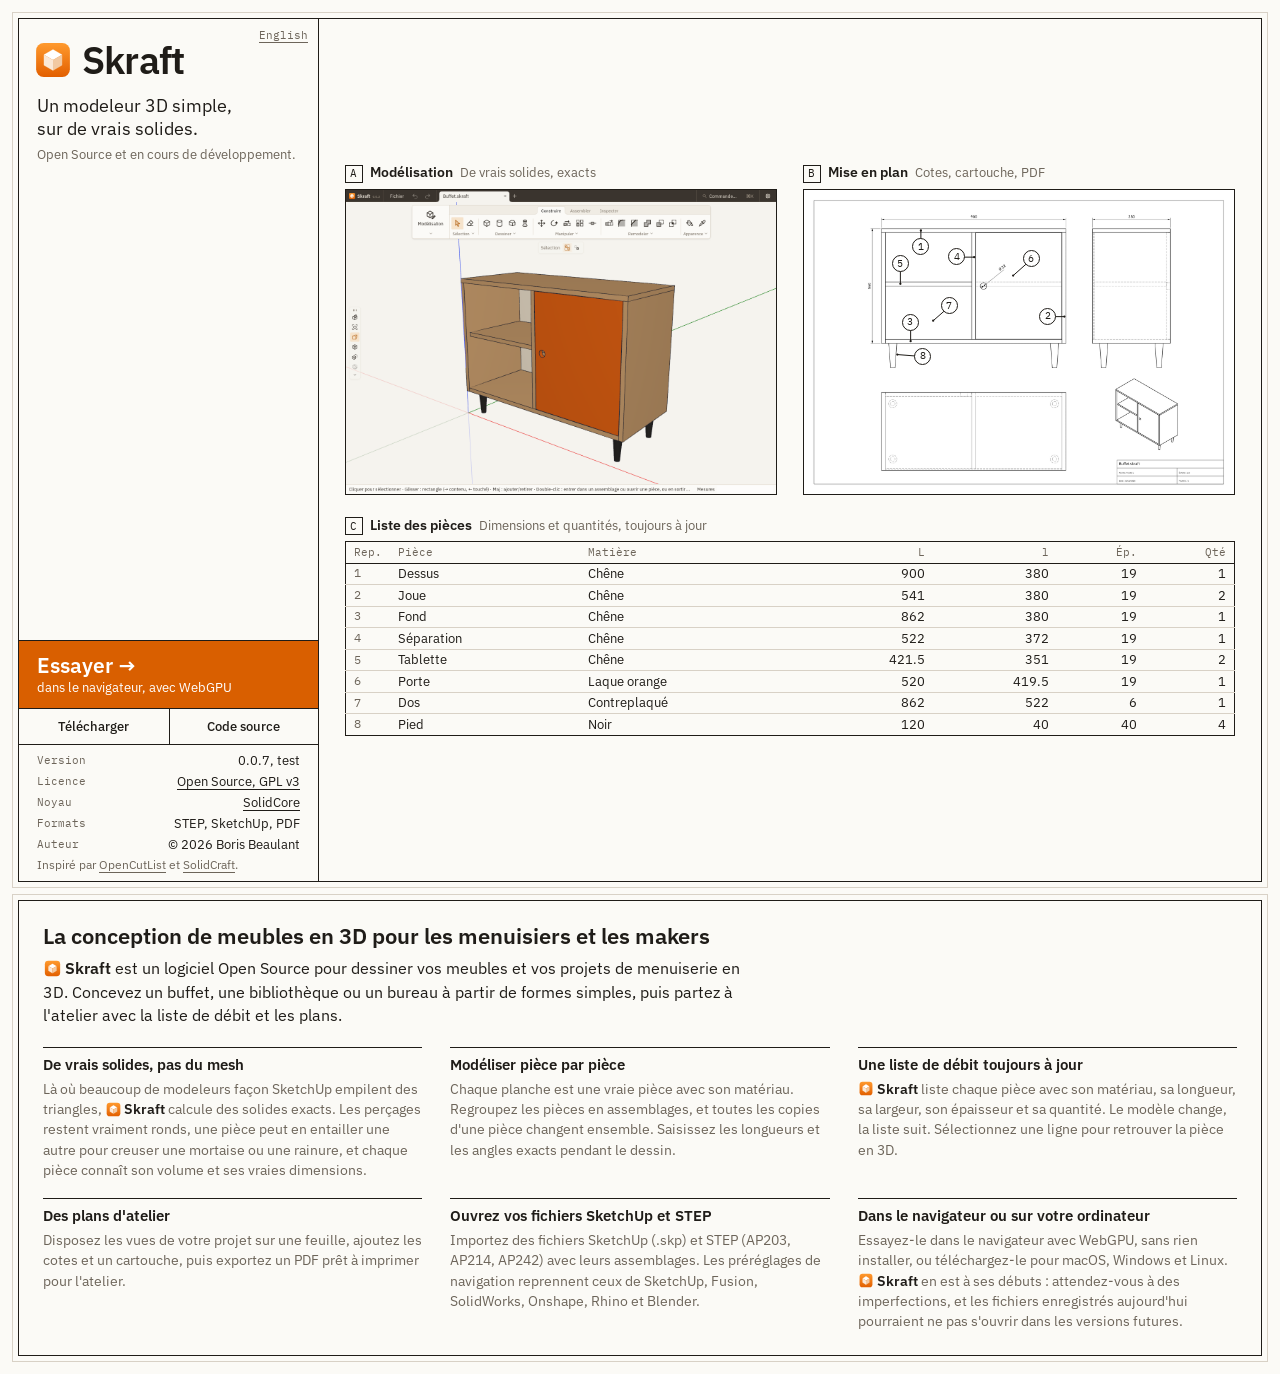
==== commit f223240f: "Site: show version 0.0.7" ====
--- a/fr/index.html
+++ b/fr/index.html
@@ -35,7 +35,7 @@
           "description": "Dessinez vos meubles en 3D, obtenez la liste de débit et les plans d'atelier. Logiciel Open Source pour le travail du bois.",
           "applicationCategory": "DesignApplication",
           "operatingSystem": "macOS, Windows, Linux, Web browser",
-          "softwareVersion": "0.0.6",
+          "softwareVersion": "0.0.7",
           "inLanguage": "fr",
           "image": "https://skraft.app/assets/og-fr.png",
           "downloadUrl": "https://github.com/skraft-app/skraft/releases/latest",
@@ -96,7 +96,7 @@
             <a href="https://github.com/skraft-app/skraft">Code source</a>
           </nav>
           <dl>
-            <div><dt>Version</dt><dd>0.0.6, test</dd></div>
+            <div><dt>Version</dt><dd>0.0.7, test</dd></div>
             <div><dt>Licence</dt><dd><a href="https://github.com/skraft-app/skraft/blob/main/LICENSE">Open Source, GPL v3</a></dd></div>
             <div><dt>Noyau</dt><dd><a href="https://github.com/tangency-labs/solidcore">SolidCore</a></dd></div>
             <div><dt>Formats</dt><dd>STEP, SketchUp, PDF</dd></div>
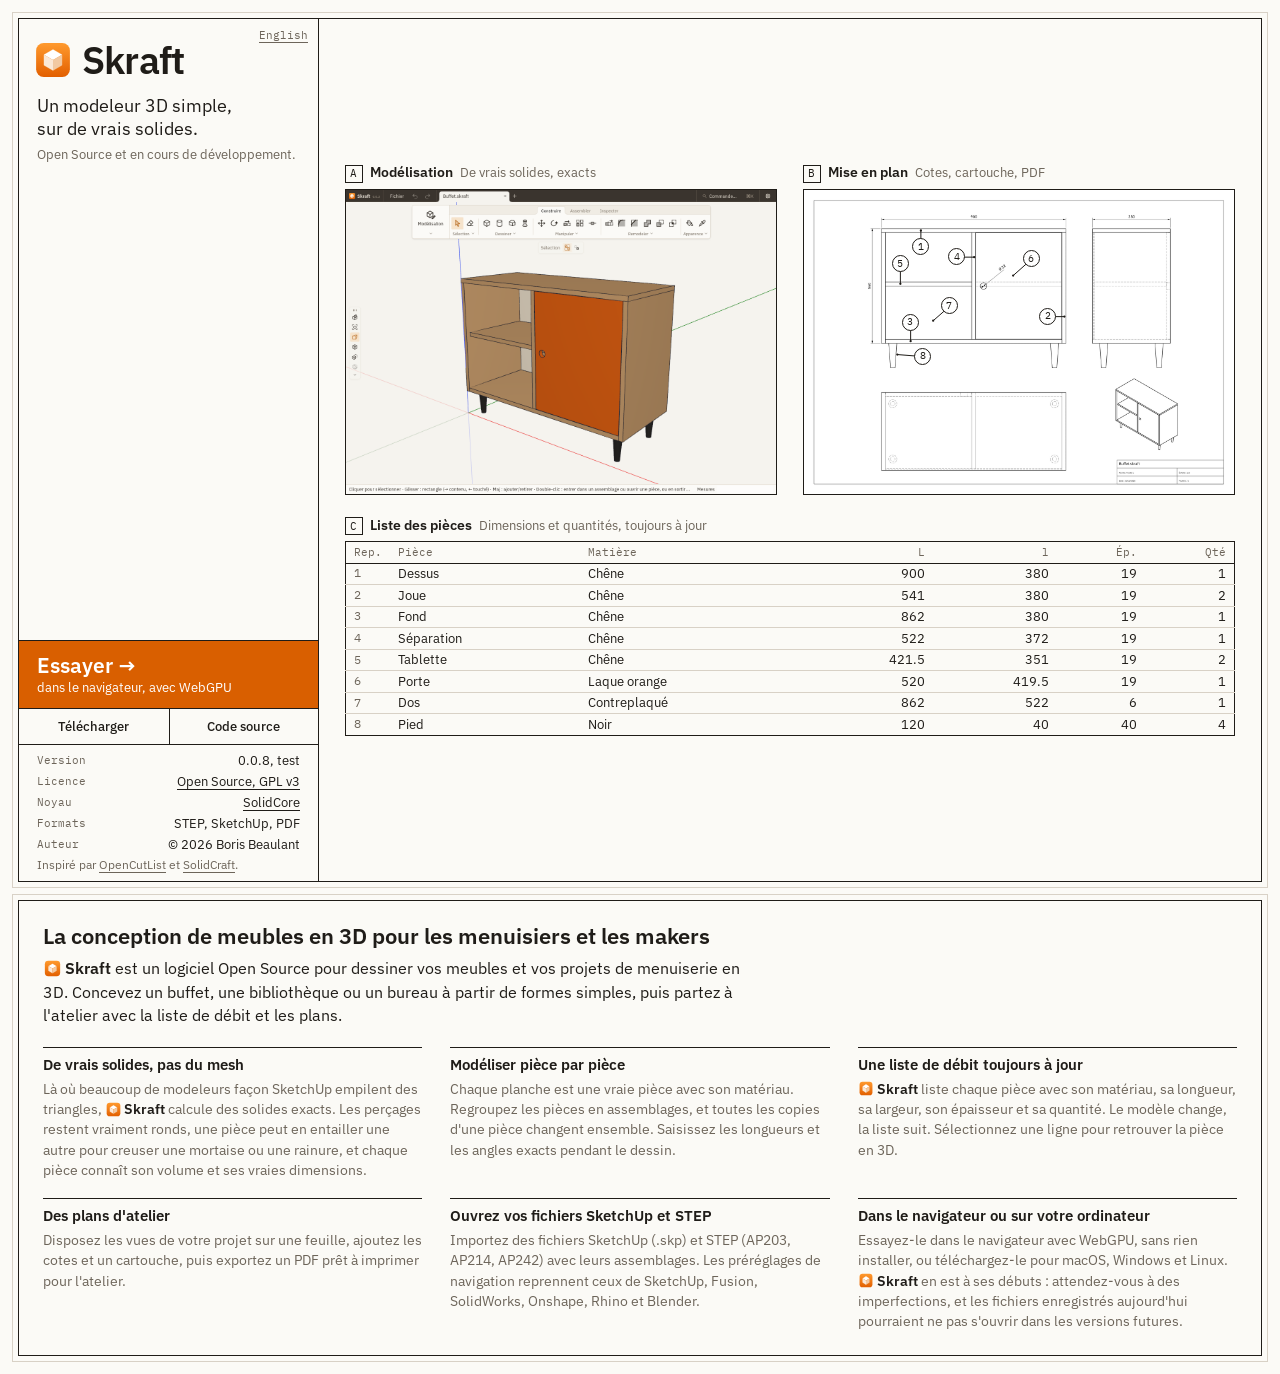
==== commit f2fc281e: "Site: show version 0.0.8" ====
--- a/fr/index.html
+++ b/fr/index.html
@@ -35,7 +35,7 @@
           "description": "Dessinez vos meubles en 3D, obtenez la liste de débit et les plans d'atelier. Logiciel Open Source pour le travail du bois.",
           "applicationCategory": "DesignApplication",
           "operatingSystem": "macOS, Windows, Linux, Web browser",
-          "softwareVersion": "0.0.7",
+          "softwareVersion": "0.0.8",
           "inLanguage": "fr",
           "image": "https://skraft.app/assets/og-fr.png",
           "downloadUrl": "https://github.com/skraft-app/skraft/releases/latest",
@@ -96,7 +96,7 @@
             <a href="https://github.com/skraft-app/skraft">Code source</a>
           </nav>
           <dl>
-            <div><dt>Version</dt><dd>0.0.7, test</dd></div>
+            <div><dt>Version</dt><dd>0.0.8, test</dd></div>
             <div><dt>Licence</dt><dd><a href="https://github.com/skraft-app/skraft/blob/main/LICENSE">Open Source, GPL v3</a></dd></div>
             <div><dt>Noyau</dt><dd><a href="https://github.com/tangency-labs/solidcore">SolidCore</a></dd></div>
             <div><dt>Formats</dt><dd>STEP, SketchUp, PDF</dd></div>
